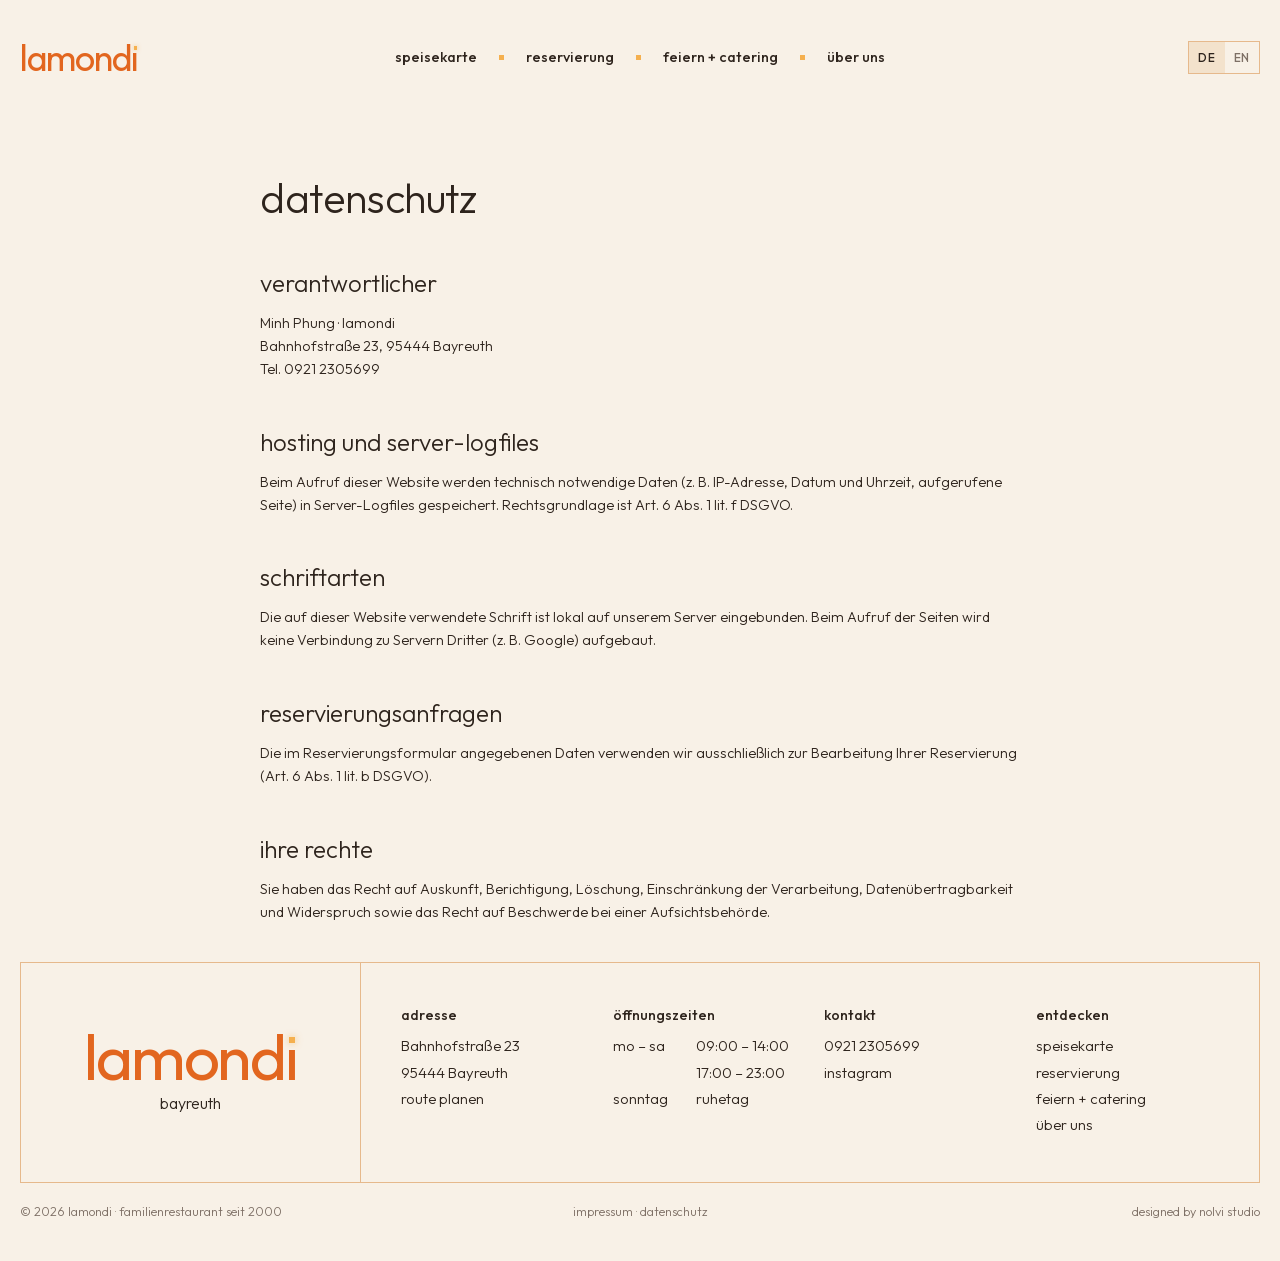
==== datenschutz.html @ eb2f2268 "Catering-Anker: Position auch nach Vorabladen und Bildladen korrigieren Co-Authored-By: Claude Opus " ====
<!doctype html>
<html lang="de">
<head>
<meta charset="utf-8">
<meta name="viewport" content="width=device-width, initial-scale=1">
<title>Datenschutz | lamondi Bayreuth</title>
<meta name="title-de" content="Datenschutz | lamondi Bayreuth">
<meta name="title-en" content="Privacy policy | lamondi Bayreuth">
<meta name="robots" content="noindex">
<!-- Превью ссылки. Сейчас адрес GitHub Pages; при переезде на свой домен заменить https://mrscrawley.github.io/lamondi-site/ -->
<meta property="og:type" content="website">
<meta property="og:site_name" content="lamondi Bayreuth">
<meta property="og:locale" content="de_DE">
<meta property="og:title" content="Datenschutz | lamondi Bayreuth">
<meta property="og:description" content="lamondi — Familienrestaurant seit 2000: Sushi, Bistro und Bar gegenüber dem Hauptbahnhof Bayreuth.">
<meta property="og:image" content="https://mrscrawley.github.io/lamondi-site/assets/og-image.jpg">
<meta property="og:url" content="https://mrscrawley.github.io/lamondi-site/datenschutz.html">
<meta property="og:image:width" content="1200">
<meta property="og:image:height" content="630">
<meta name="twitter:card" content="summary_large_image">
<meta name="theme-color" content="#F8F1E7">
<link rel="icon" href="assets/favicon.svg">
<link rel="preload" href="assets/fonts/outfit-latin.woff2" as="font" type="font/woff2" crossorigin>
<!-- страницы сайта готовятся заранее, при наведении на ссылку (Chrome) — переход почти мгновенный -->
<script type="speculationrules">{"prerender":[{"where":{"selector_matches":"a[href$='.html'], a[href*='.html?']"},"eagerness":"moderate"}],"prefetch":[{"where":{"selector_matches":"a[href$='.html'], a[href*='.html#'], a[href*='.html?']"},"eagerness":"eager"}]}</script>
<link rel="stylesheet" href="css/style.css?v=32">
<script src="assets/js/lenis.min.js" defer></script>
<script src="js/site.js?v=36" defer></script>
</head>
<body>
<header id="site-header"></header>

<main class="container" style="padding-top:60px">
  <!-- TODO: ЧЕРНОВИК. Перед запуском проверить юристом / сгенерировать полный текст (напр. e-recht24).
       Шрифт Outfit подключён локально (assets/fonts), запросов к Google нет. -->
  <article class="prose">
    <h1 class="h3"><span data-l="de">datenschutz</span><span data-l="en">privacy policy</span></h1>
    <h2><span data-l="de">verantwortlicher</span><span data-l="en">controller</span></h2>
    <p>Minh Phung · lamondi<br>Bahnhofstraße 23, 95444 Bayreuth<br>Tel. 0921 2305699</p>
    <h2><span data-l="de">hosting und server-logfiles</span><span data-l="en">hosting and server logs</span></h2>
    <p><span data-l="de">Beim Aufruf dieser Website werden technisch notwendige Daten (z. B. IP-Adresse, Datum und Uhrzeit, aufgerufene Seite) in Server-Logfiles gespeichert. Rechtsgrundlage ist Art. 6 Abs. 1 lit. f DSGVO.</span><span data-l="en">When you visit this website, technically necessary data (e.g. IP address, date and time, page requested) is stored in server log files. Legal basis: Art. 6(1)(f) GDPR.</span></p>
    <h2><span data-l="de">schriftarten</span><span data-l="en">fonts</span></h2>
    <p><span data-l="de">Die auf dieser Website verwendete Schrift ist lokal auf unserem Server eingebunden. Beim Aufruf der Seiten wird keine Verbindung zu Servern Dritter (z. B. Google) aufgebaut.</span><span data-l="en">The font used on this website is hosted locally on our server. No connection to third-party servers (e.g. Google) is made when you visit our pages.</span></p>
    <h2><span data-l="de">reservierungsanfragen</span><span data-l="en">reservation requests</span></h2>
    <p><span data-l="de">Die im Reservierungsformular angegebenen Daten verwenden wir ausschließlich zur Bearbeitung Ihrer Reservierung (Art. 6 Abs. 1 lit. b DSGVO).</span><span data-l="en">Data entered in the reservation form is used solely to handle your reservation (Art. 6(1)(b) GDPR).</span></p>
    <h2><span data-l="de">ihre rechte</span><span data-l="en">your rights</span></h2>
    <p><span data-l="de">Sie haben das Recht auf Auskunft, Berichtigung, Löschung, Einschränkung der Verarbeitung, Datenübertragbarkeit und Widerspruch sowie das Recht auf Beschwerde bei einer Aufsichtsbehörde.</span><span data-l="en">You have the right to access, rectification, erasure, restriction of processing, data portability and objection, and the right to lodge a complaint with a supervisory authority.</span></p>
  </article>
</main>

<footer id="site-footer"></footer>
</body>
</html>
---- css/style.css ----
/* Outfit (OFL) — локально, без Google Fonts */
@font-face { font-family: "Outfit"; font-style: normal; font-weight: 300 500; font-display: swap;
  src: url(../assets/fonts/outfit-latin.woff2) format("woff2");
  unicode-range: U+0000-00FF, U+0131, U+0152-0153, U+02BB-02BC, U+02C6, U+02DA, U+02DC, U+0304, U+0308, U+0329, U+2000-206F, U+20AC, U+2122, U+2191, U+2193, U+2212, U+2215, U+FEFF, U+FFFD; }
@font-face { font-family: "Outfit"; font-style: normal; font-weight: 300 500; font-display: swap;
  src: url(../assets/fonts/outfit-latin-ext.woff2) format("woff2");
  unicode-range: U+0100-02BA, U+02BD-02C5, U+02C7-02CC, U+02CE-02D7, U+02DD-02FF, U+0304, U+0308, U+0329, U+1D00-1DBF, U+1E00-1E9F, U+1EF2-1EFF, U+2020, U+20A0-20AB, U+20AD-20C0, U+2113, U+2C60-2C7F, U+A720-A7FF; }

/* ==========================================================
   lamondi — Bayreuth
   Палитра по фото зала: оранжевые стены, светящиеся ниши
   стены-шахматки, белые скатерти, тёмный пол.
   ========================================================== */
:root {
  --bg: #F8F1E7;          /* тёплый белый (стены, скатерти) */
  --ink: #2E241D;         /* текст — тёмное дерево */
  --brand: #E2661F;       /* главный оранжевый: вордмарк, кнопки */
  --accent: #B4501E;      /* жжёный оранжевый: ссылки, мелкий текст */
  --amber: #F5B04F;       /* светящаяся ниша */
  --glow: #FFE2B0;        /* центр свечения */
  --line: #E6B98C;        /* тонкие рамки 1px */
  --muted: #7E7066;
  --panel: #F3E2CC;       /* кнопка-бургер, ховеры */
  --dark: #1E1611;        /* зал вечером */

  --font: "Outfit", "Helvetica Neue", Arial, sans-serif;
  --container: 1400px;
  --gutter: 20px;
  --section-gap: 150px;
  --header-h: 115px;
}

*, *::before, *::after { box-sizing: border-box; }
/* Lenis — инерционная прокрутка */
html.lenis, html.lenis body { height: auto; }
.lenis.lenis-smooth { scroll-behavior: auto !important; }
.lenis.lenis-smooth [data-lenis-prevent] { overscroll-behavior: contain; }
.lenis.lenis-stopped { overflow: hidden; }
html { overflow-x: clip; -webkit-text-size-adjust: 100%; scroll-behavior: smooth; scroll-padding-top: 90px; }
body {
  margin: 0;
  background: var(--bg);
  color: var(--ink);
  font-family: var(--font);
  font-weight: 300;
  font-size: 14.3px;
  line-height: 1.6;
  -webkit-font-smoothing: antialiased;
}
img, video { display: block; max-width: 100%; }
a { color: var(--accent); text-decoration: none; transition: color .2s, opacity .2s; }
a:hover { color: var(--brand); }
button { font: inherit; color: inherit; cursor: pointer; }
h1, h2, h3, h4 { font-weight: 300; margin: 0; line-height: 1.15; }
p { margin: 0 0 1em; }

/* двуязычие: <span data-l="de">…</span><span data-l="en">…</span> */
html[lang="de"] [data-l="en"],
html[lang="en"] [data-l="de"] { display: none !important; }

.container { max-width: var(--container); margin: 0 auto; padding: 0 var(--gutter); }
.lc { text-transform: lowercase; }
.h3 { font-size: clamp(28px, 3.2vw, 41.5px); text-transform: lowercase; letter-spacing: -.01em; }
.h6 { font-size: 24.9px; text-transform: lowercase; }
.text-xl { font-size: clamp(20px, 1.8vw, 25px); line-height: 1.35; }
.section { padding-top: var(--section-gap); }
.border { border: 1px solid var(--line); }
.sr-only { position: absolute; width: 1px; height: 1px; overflow: hidden; clip: rect(0 0 0 0); white-space: nowrap; }

/* ---------- кнопки ---------- */
.btn {
  display: inline-flex; align-items: center; justify-content: center; gap: .5em;
  min-height: 48px; padding: 0 28px;
  border: 1px solid var(--line); background: transparent;
  color: var(--ink); font-weight: 500; font-size: 14.3px; text-transform: lowercase;
  transition: background .25s, color .25s, border-color .25s;
}
.btn:hover { background: var(--brand); border-color: var(--brand); color: var(--bg); }
.btn--solid { background: var(--brand); border-color: var(--brand); color: var(--bg); }
.btn--solid:hover { background: var(--ink); border-color: var(--ink); }
.btn--block { width: 100%; }

/* ---------- шапка ---------- */
.site-header {
  position: sticky; top: 0; z-index: 50;
  background: var(--bg);
  transition: box-shadow .3s;
}
.site-header.is-scrolled { box-shadow: 0 1px 0 var(--line); }
.header-in { display: flex; align-items: center; justify-content: space-between; height: 86px; gap: 24px; }
.logo-word { font-size: 30px; font-weight: 400; letter-spacing: -.035em; color: var(--brand); line-height: 1; }
/* главная: пока большое слово не «доехало», логотип в шапке скрыт */
.dock .site-header .logo-word { opacity: 0; pointer-events: none; transition: opacity .2s; }
.dock.dock-in .site-header .logo-word { opacity: 1; pointer-events: auto; }
.logo-ghost { position: fixed; left: 0; top: 0; z-index: 60; color: var(--brand); transform-origin: 0 0; will-change: transform; pointer-events: none; transition: opacity .2s; white-space: nowrap; }
.logo-word:hover { color: var(--accent); }
.nav-main { display: none; }
.nav-main ul { display: flex; align-items: center; list-style: none; margin: 0; padding: 0; }
.nav-main li { display: flex; align-items: center; }
.nav-main li + li::before { content: ""; width: 5px; height: 5px; background: var(--amber); margin: 0 22px; }
.nav-main a { color: var(--ink); font-weight: 500; text-transform: lowercase; }
.nav-main a:hover, .nav-main a[aria-current="page"] { color: var(--brand); }
.nav-main a:focus { outline: none; }
.nav-main a:focus-visible { outline: 1px solid var(--brand); outline-offset: 6px; }
.header-right { display: flex; align-items: center; gap: 14px; }
.lang-switch { display: flex; border: 1px solid var(--line); }
.lang-switch button {
  border: 0; background: none; padding: 6px 9px; font-size: 12px; font-weight: 500; letter-spacing: .06em; color: var(--muted);
}
.lang-switch button[aria-pressed="true"] { background: var(--panel); color: var(--ink); }
.header-res { color: var(--ink); font-weight: 500; text-transform: lowercase; }
.burger {
  width: 40px; height: 40px; border: 0; background: var(--panel);
  display: grid; place-items: center; padding: 0;
}
.burger span { display: block; width: 18px; height: 1.5px; background: var(--ink); box-shadow: 0 -6px 0 var(--ink), 0 6px 0 var(--ink); }

@media (min-width: 1100px) {
  .header-in { height: var(--header-h); }
  .logo-word { font-size: 36px; }
  .nav-main { display: block; }
  /* меню строго по центру страницы: левая и правая колонки равной ширины */
  .header-in { display: grid; grid-template-columns: 1fr auto 1fr; }
  .header-right { justify-self: end; }
  .header-res.link { display: none; }
  .burger { display: none; }
}

/* ---------- боковое меню ---------- */
.side-nav {
  position: fixed; inset: 0; z-index: 100; pointer-events: none; overflow: hidden;
}
.side-nav__scrim { position: absolute; inset: 0; background: rgba(59,57,54,.35); opacity: 0; transition: opacity .35s; }
.side-nav__panel {
  position: absolute; top: 0; right: 0; bottom: 0; width: min(440px, 100%);
  background: var(--bg); border-left: 1px solid var(--line);
  transform: translateX(100%); transition: transform .45s cubic-bezier(.2,.7,.2,1);
  display: flex; flex-direction: column; padding: 22px 28px 32px; overflow-y: auto;
}
.side-nav.is-open { pointer-events: auto; }
.side-nav.is-open .side-nav__scrim { opacity: 1; }
.side-nav.is-open .side-nav__panel { transform: none; }
.side-nav__top { display: flex; justify-content: space-between; align-items: center; margin-bottom: 40px; }
.side-nav__close { width: 40px; height: 40px; border: 0; background: var(--panel); font-size: 22px; line-height: 1; }
.side-nav ul { list-style: none; margin: 0; padding: 0; }
.side-nav li { border-bottom: 1px solid var(--line); }
.side-nav li a { display: block; padding: 16px 0; font-size: 26px; color: var(--ink); text-transform: lowercase; }
.side-nav li a:hover { color: var(--brand); padding-left: 6px; }
.side-nav__foot { margin-top: auto; padding-top: 32px; font-size: 14px; }
.side-nav__foot .lang-switch { display: inline-flex; margin-bottom: 18px; }

/* ---------- hero ---------- */
.hero { position: relative; padding: 10px 0 48px; }
.hero__word {
  display: block; color: var(--brand); font-weight: 400;
  line-height: .8; letter-spacing: -.035em; text-align: center; white-space: nowrap;
  font-size: 26vw; /* JS подгоняет под ширину контейнера */
  margin: 0 -.02em; padding-top: .06em;
}
.hero__since {
  display: flex; align-items: center; justify-content: center; gap: 14px; margin: 14px 0 0;
  font-size: 15px; font-weight: 500; letter-spacing: .14em; color: var(--accent);
}
.hero__since span { margin-right: -.14em; } /* компенсировать разрядку после последней буквы */
.hero__since::before, .hero__since::after { content: ""; width: 7px; height: 7px; background: var(--amber); box-shadow: 0 0 8px rgba(245,176,79,.7); }
.hero__sub { text-align: center; font-size: clamp(26px, 3.4vw, 50px); margin-top: .35em; color: var(--ink); text-transform: lowercase; }
.hero--page .hero__word { font-size: 18vw; }
/* вордмарк: точка над i — светящаяся ниша стены-шахматки */
.lm { white-space: nowrap; }
.idot { position: relative; }
.idot::after {
  content: ""; position: absolute; left: var(--dl, .02em); top: var(--dt, .05em); width: var(--dw, .1em); height: var(--dw, .1em);
  background: radial-gradient(circle at 50% 55%, var(--glow), var(--amber) 45%, var(--brand) 95%);
  box-shadow: 0 0 .12em rgba(245,176,79,.7);
  animation: glow 5s ease-in-out infinite;
}
.logo-word .idot::after, .footer-logo .idot::after { background: var(--amber); animation: none; }
@keyframes glow { 0%,100% { opacity: .95; } 50% { opacity: .55; } }
@media (prefers-reduced-motion: reduce) { .idot::after { animation: none !important; } html { scroll-behavior: auto; } }

/* кнопка меню под логотипом */
.jump { display: flex; justify-content: center; margin-top: 40px; }
.jump .btn { min-height: 56px; padding: 0 40px; }
.jump .btn--menu { gap: 14px; }
.jump .btn--menu:hover { background: var(--accent); border-color: var(--accent); }
.btn__arrow { width: 16px; height: 10px; flex: none; transition: transform .3s cubic-bezier(.16,1,.3,1); }
.btn:hover .btn__arrow { transform: translateX(4px); }

/* ---------- блок «о ресторане» ---------- */
.details { margin-top: 24px; }
.details__media { aspect-ratio: 16 / 8; overflow: hidden; background: var(--dark); }
.details__media { position: relative; }
.details__media img, .details__media video { width: 100%; height: 100%; object-fit: cover; }
.details__media video { position: absolute; inset: 0; }
/* ---------- стена с нишами (как в зале): белая стена, ниши в шахматном порядке,
   точечная подсветка сверху, внутри — статуэтки ---------- */
.wall { --wall: #FBF8F3; background: var(--wall); display: grid; }
.wall__cell { position: relative; aspect-ratio: 1; }
.niche {
  position: absolute; inset: 7%; border: 0; padding: 0; cursor: pointer; overflow: hidden; contain: paint;
  background: #F1D6B6; box-shadow: inset 0 0 0 1px rgba(160,110,60,.12);
  transition: filter .7s;
}
.niche img { display: block; width: 100%; height: 100%; object-fit: cover; }
.niche.off { filter: brightness(.62) saturate(.6); }

/* полоса под фото — два ряда ниш, едет при скролле */
.pattern-band { position: relative; overflow: hidden; background: #FBF8F3; border-top: 1px solid var(--line); }
.pattern-band .wall {
  grid-template-rows: repeat(2, 64px); grid-auto-flow: column; grid-auto-columns: 64px;
  width: max-content; margin-left: -120px; will-change: transform;
}
.pattern-band .niche { cursor: default; }

/* секция «die leuchtwand» */
.lw { position: relative; background: #FBF8F3; border: 1px solid var(--line); padding: 48px 24px; display: grid; gap: 40px; align-items: center; overflow: hidden; }
.lw::after { /* оранжевая светящаяся колонна, как справа от стены в зале */
  content: ""; position: absolute; top: 0; bottom: 0; right: 0; width: 18px;
  background: linear-gradient(90deg, var(--amber), var(--brand) 60%, #F08A2E);
  box-shadow: -10px 0 40px 8px rgba(245,140,50,.45);
}
.lw__text .h3 { margin-bottom: 18px; }
.lw__text p { color: var(--muted); max-width: 420px; }
.lw__text .hint { font-size: 12.5px; color: var(--accent); text-transform: lowercase; font-weight: 500; }
.lw__grid { grid-template-columns: repeat(6, 1fr); margin-right: 18px; }
@media (min-width: 900px) { .lw { grid-template-columns: 1fr 1.4fr; padding: 64px 0 64px 56px; gap: 64px; } .lw__grid { margin-right: 60px; } }
.details__grid { display: grid; grid-template-columns: minmax(0, 1fr); }
.details__main { padding: 48px 28px; }
.details__main .text-xl { max-width: 680px; margin-bottom: 1.2em; color: var(--ink); }
.details__main .lead { max-width: 560px; }
.info-rows { display: grid; gap: 28px; margin-top: 36px; grid-template-columns: repeat(auto-fit, minmax(min(200px, 100%), 1fr)); max-width: 760px; }
.info-rows h3 { font-size: 14.3px; font-weight: 500; text-transform: lowercase; margin-bottom: .5em; }
.hours { display: grid; grid-template-columns: auto 1fr; column-gap: 28px; row-gap: 2px; }
.details__side { border-top: 1px solid var(--line); padding: 48px 28px; }
.details__side p { font-size: 13.5px; }
.details__side .h6 { margin-bottom: 18px; }
.details__side .btn { margin: 10px 0 22px; }
.side-block + .side-block { margin-top: 44px; padding-top: 36px; border-top: 1px solid var(--line); }
@media (min-width: 900px) {
  .details__grid { grid-template-columns: minmax(0, 1fr) 380px; }
  .details__main { padding: 64px 56px; }
  .details__side { border-top: 0; border-left: 1px solid var(--line); padding: 64px 40px; }
}

/* ---------- любимые блюда (слайдер) ---------- */
.sec-head { display: flex; justify-content: space-between; align-items: flex-end; gap: 20px; margin-bottom: 28px; }
.slider-tools { display: flex; align-items: center; gap: 14px; font-weight: 500; font-size: 13px; white-space: nowrap; }
.sq-btn { width: 44px; height: 44px; border: 1px solid var(--line); background: transparent; display: grid; place-items: center; }
.sq-btn:hover { background: var(--panel); }
.sq-btn:disabled { opacity: .35; cursor: default; background: transparent; }
.sq-btn svg { width: 10px; height: 16px; }
@media (max-width: 420px) { .sec-head { flex-wrap: wrap; } .slider-tools { gap: 10px; } }
.fav { position: relative; border: 1px solid var(--line); overflow: hidden; }
/* обычная горизонтальная прокрутка браузера с прилипанием к слайдам */
.fav__track { display: flex; overflow-x: auto; scroll-snap-type: x mandatory; overscroll-behavior-x: contain; scrollbar-width: none; scroll-behavior: smooth; }
.fav__track::-webkit-scrollbar { display: none; }
.fav__slide { scroll-snap-align: start; scroll-snap-stop: always; }
.fav__slide { flex: 0 0 100%; display: grid; grid-template-columns: 1fr; }
.fav__img { aspect-ratio: 4 / 3; overflow: hidden; }
.fav__img img { width: 100%; height: 100%; object-fit: cover; }
.fav__text { padding: 28px; display: flex; flex-direction: column; justify-content: flex-start; }
.fav__text h3 { font-size: 26px; text-transform: lowercase; margin-bottom: 8px; }
.fav__text p { color: var(--muted); }
.fav__text .tag { font-size: 12px; text-transform: lowercase; color: var(--accent); margin-bottom: 18px; font-weight: 500; letter-spacing: .03em; }
@media (min-width: 900px) {
  .fav__slide { grid-template-columns: 2fr 1fr; height: clamp(420px, 64vh, 580px); }
  .fav__img { aspect-ratio: auto; height: 100%; border-right: 1px solid var(--line); }
  .fav__img img { padding: 24px; }
  .fav__text { padding: 48px 44px; text-align: right; align-items: flex-end; }
}

/* ---------- кейсы «картинка + текст» ---------- */
.split { display: grid; grid-template-columns: 1fr; margin-top: 28px; }
/* feiern + catering: текст и большой кадр буфета сверху */
.cat { display: grid; grid-template-columns: 1fr; gap: 28px; margin-top: 28px; }
.cat figure { margin: 0; }
.cat figure img { display: block; width: 100%; aspect-ratio: 3 / 2; object-fit: cover; border: 1px solid var(--line); }
.cat figcaption { margin-top: 10px; font-size: 12.5px; color: var(--muted); text-transform: lowercase; letter-spacing: .02em; display: flex; align-items: center; gap: 10px; }
.cat figcaption::before { content: ""; width: 6px; height: 6px; background: var(--amber); flex: none; }
.cat__text { border: 1px solid var(--line); padding: 32px 28px; display: flex; flex-direction: column; justify-content: center; gap: 4px; }
.cat__text .btn { align-self: flex-start; margin-top: 14px; }
@media (min-width: 900px) {
  .cat { grid-template-columns: repeat(12, minmax(0, 1fr)); column-gap: 32px; row-gap: 56px; }
  .cat__text { grid-column: 1 / 6; grid-row: 1; padding: 48px 44px; }
  .cat__main { grid-column: 6 / 13; grid-row: 1; }
  .cat .cat__main img { aspect-ratio: 4 / 3; }
}
.split__img { aspect-ratio: 3 / 2; overflow: hidden; }
.split__img img { width: 100%; height: 100%; object-fit: cover; }
.split__text { padding: 40px 28px; display: flex; flex-direction: column; justify-content: center; }
.split__text .text-xl { margin-bottom: 1em; }
.split__text .btn { align-self: flex-start; margin-top: 12px; }
@media (min-width: 900px) {
  .split { grid-template-columns: 1.25fr 1fr; }
  .split__img { aspect-ratio: auto; min-height: 560px; border-right: 1px solid var(--line); }
  .split__text { padding: 56px 56px; }
  .split--rev .split__img { order: 2; border-right: 0; border-left: 1px solid var(--line); }
}

/* ---------- raum + design ---------- */
.grid3 { display: grid; grid-template-columns: 1fr; gap: 24px; margin-top: 28px; }
.card3 { border: 1px solid var(--line); }
.card3__img { aspect-ratio: 1; overflow: hidden; }
.card3__img img { width: 100%; height: 100%; object-fit: cover; transition: transform .8s; }
.card3:hover .card3__img img { transform: scale(1.04); }
.card3__cap { padding: 18px 20px 22px; border-top: 1px solid var(--line); }
.card3__cap h3 { font-size: 20px; text-transform: lowercase; margin-bottom: 4px; }
.card3__cap p { color: var(--muted); margin: 0; }
@media (min-width: 760px) { .grid3 { grid-template-columns: repeat(3, 1fr); } }

/* ---------- подвал ---------- */
.site-footer { padding: 24px 0 40px; }
.footer-box { border: 1px solid var(--line); display: grid; grid-template-columns: 1fr; }
.footer-logo { display: grid; place-items: center; padding: 40px 24px; border-bottom: 1px solid var(--line); }
.footer-logo .word { font-size: 64px; color: var(--brand); font-weight: 400; letter-spacing: -.035em; line-height: .9; }
.footer-logo small { display: block; text-align: center; color: var(--ink); font-size: 16px; margin-top: 4px; }
.footer-cols { display: grid; grid-template-columns: 1fr 1fr; gap: 28px; padding: 32px 26px; }
.footer-cols h4 { font-size: 14.3px; font-weight: 500; text-transform: lowercase; margin-bottom: 10px; }
.footer-cols ul { list-style: none; margin: 0; padding: 0; }
.footer-cols li { margin: 0; }
/* одна сетка строк во всех колонках подвала */
.footer-cols p, .footer-cols li, .footer-cols .hours span { font-size: 15px; line-height: 1.75; margin: 0; }
.footer-cols .hours { row-gap: 0; }
.footer-cols a { color: var(--ink); }
.footer-cols a:hover { color: var(--brand); }
.footer-bottom { display: grid; grid-template-columns: 1fr; gap: 6px; padding-top: 18px; font-size: 12.5px; color: var(--muted); }
@media (min-width: 760px) { .footer-bottom { grid-template-columns: 1fr auto 1fr; } .footer-bottom > :nth-child(2) { text-align: center; } .footer-bottom > :nth-child(3) { text-align: right; } }
.footer-bottom a { color: var(--muted); }
@media (min-width: 900px) {
  .footer-box { grid-template-columns: 340px 1fr; }
  .footer-logo { border-bottom: 0; border-right: 1px solid var(--line); }
  .footer-cols { grid-template-columns: repeat(4, 1fr); padding: 44px 40px; }
}

/* ---------- внутренние страницы ---------- */
.page-intro { max-width: 760px; margin: 0 auto; text-align: center; }
.page-intro .text-xl { margin-top: 10px; }
.page-intro .res-call { margin-top: 30px; min-height: 56px; padding: 0 36px; gap: 10px; }

/* speisekarte */
.dish-strip { display: grid; grid-template-columns: repeat(3, 1fr); gap: 0; border: 1px solid var(--line); }
.dish-strip figure { margin: 0; aspect-ratio: 1; overflow: hidden; }
.dish-strip figure + figure { border-left: 1px solid var(--line); }
.dish-strip img { width: 100%; height: 100%; object-fit: cover; transition: transform .8s; animation: fadeIn .6s ease both; }
#menu { min-height: 100vh; }   /* при смене раздела страница не укорачивается — без прыжка прокрутки */
.dish-strip img[src*="sushi/"] { object-fit: contain; padding: 8%; background: var(--bg); }
@keyframes fadeIn { from { opacity: 0; } to { opacity: 1; } }
.dish-strip figure:hover img { transform: scale(1.05) rotate(2deg); }
@media (max-width: 759px) { .dish-strip figure:nth-child(n+4) { border-top: 1px solid var(--line); } .dish-strip figure:nth-child(4) { border-left: 0; } }
@media (min-width: 760px) { .dish-strip { grid-template-columns: repeat(6, 1fr); } }
.menu-tabs {
  position: sticky; top: 86px; z-index: 20; background: var(--bg);
  display: flex; gap: 0; overflow-x: auto; border: 1px solid var(--line); margin-top: 40px; scrollbar-width: none;
}
.menu-tabs::-webkit-scrollbar { display: none; }
.menu-tabs a {
  flex: 0 0 auto; padding: 16px 22px; color: var(--ink); font-weight: 500; text-transform: lowercase; white-space: nowrap;
}
.menu-tabs a + a { border-left: 1px solid var(--line); }
.menu-tabs a.is-active { background: var(--brand); color: var(--bg); }
@media (min-width: 1100px) { .menu-tabs { top: var(--header-h); } }
.menu-cat { padding-top: 80px; }
.menu-cat__head { display: flex; justify-content: space-between; align-items: baseline; gap: 16px; border-bottom: 1px solid var(--line); padding-bottom: 14px; margin-bottom: 8px; }
.menu-cat__head p { color: var(--muted); margin: 0; max-width: 420px; text-align: right; }
@media (max-width: 599px) { .menu-cat__head { flex-direction: column; align-items: flex-start; gap: 6px; } .menu-cat__head p { text-align: left; } }
.menu-list { display: grid; grid-template-columns: 1fr; column-gap: 64px; }
@media (min-width: 900px) { .menu-list { grid-template-columns: 1fr 1fr; } }
.dish { display: grid; grid-template-columns: 1fr auto; gap: 4px 20px; padding: 18px 0; border-bottom: 1px dashed rgba(195,147,103,.5); }
.dish h3 { font-size: 18px; font-weight: 400; text-transform: lowercase; }
.dish .price { font-weight: 500; white-space: nowrap; }
.dish .price small { font-weight: 400; font-size: 12px; color: var(--muted); }
.lightbox .price small { font-size: 13px; color: var(--muted); }
.dish p { grid-column: 1 / -1; margin: 0; color: var(--muted); font-size: 13.5px; }
.dish .badges { display: inline-flex; gap: 6px; margin-left: 8px; vertical-align: 2px; }
.badge { font-size: 10.5px; font-weight: 500; border: 1px solid var(--line); padding: 1px 6px; color: var(--accent); text-transform: lowercase; }
.menu-groups { display: grid; grid-template-columns: repeat(3, minmax(0,1fr)); border: 1px solid var(--line); margin-top: 48px; }
.menu-groups button {
  font: inherit; background: none; border: 0; color: var(--ink); cursor: pointer; text-align: left;
  padding: 22px 22px 20px; display: grid; gap: 6px; transition: background .25s, color .25s;
}
.menu-groups button + button { border-left: 1px solid var(--line); }
.menu-groups b { font-weight: 400; font-size: clamp(17px, 4.2vw, 40px); line-height: 1; letter-spacing: -.02em; }
.menu-groups small { color: var(--muted); font-size: 13px; }
.menu-groups button:hover { background: var(--panel); }
.menu-groups button.is-active { background: var(--brand); color: var(--bg); }
.menu-groups button.is-active small { color: var(--glow); }
.menu-groups button:focus { outline: none; }
.menu-groups button:focus-visible { outline: 2px solid var(--ink); outline-offset: -4px; }
@media (max-width: 599px) { .menu-groups button { padding: 16px 10px 14px; } .menu-groups small { display: none; } }
.menu-tabs { margin-top: -1px; }
.dish sup { font-size: 9.5px; color: var(--muted); margin-left: 3px; font-weight: 400; }
.dish .vol { color: var(--accent); }
.menu-note p { margin: 0 0 10px; }
.menu-note p:last-child { margin: 0; }
.dish--img { grid-template-columns: 120px minmax(0,1fr) auto; column-gap: 18px; align-items: start; }
.dish--img .dish__thumb { grid-row: 1 / span 2; }
.dish--img p { grid-column: 2 / -1; }
.dish__thumb {
  width: 120px; aspect-ratio: 3 / 2; padding: 0; border: 1px solid var(--line); background: var(--bg); cursor: zoom-in; overflow: hidden;
}
.dish__thumb img { width: 100%; height: 100%; object-fit: contain; transition: transform .5s; }
.dish__thumb:hover img { transform: scale(1.08); }
@media (max-width: 599px) { .dish--img { grid-template-columns: 96px minmax(0,1fr) auto; column-gap: 14px; } .dish__thumb { width: 96px; } }
.lightbox {
  position: fixed; inset: 0; z-index: 100; background: rgba(30,22,17,.82); display: grid; place-items: center; padding: 24px;
  opacity: 0; pointer-events: none; transition: opacity .3s;
}
.lightbox.is-open { opacity: 1; pointer-events: auto; }
.lightbox figure { margin: 0; background: var(--bg); border: 1px solid var(--line); max-width: min(960px, 100%); cursor: zoom-out; }
.lightbox img { display: block; width: 100%; max-height: 74vh; object-fit: contain; }
.lightbox figcaption { display: flex; justify-content: space-between; gap: 16px; padding: 16px 20px; border-top: 1px solid var(--line); font-size: 18px; text-transform: lowercase; }
.menu-note { margin-top: 60px; padding: 24px 28px; border: 1px solid var(--line); color: var(--muted); font-size: 13px; }

/* reservierung */
.res-grid { display: grid; grid-template-columns: 1fr; margin-top: 40px; border: 1px solid var(--line); }
.res-form { padding: 36px 26px; }
.res-side { padding: 36px 26px; border-top: 1px solid var(--line); }
@media (min-width: 900px) {
  .res-grid { grid-template-columns: 1fr 400px; }
  .res-form { padding: 56px; }
  .res-side { border-top: 0; border-left: 1px solid var(--line); padding: 56px 40px; }
}
.fields { display: grid; grid-template-columns: 1fr; gap: 18px; }
@media (min-width: 640px) { .fields { grid-template-columns: 1fr 1fr; } .fields .full { grid-column: 1 / -1; } }
.field label { display: block; font-size: 12.5px; font-weight: 500; text-transform: lowercase; margin-bottom: 6px; }
.field input, .field select, .field textarea {
  width: 100%; height: 50px; border: 1px solid var(--line); background: transparent; color: var(--ink);
  font: inherit; padding: 0 14px; border-radius: 0; appearance: none; -webkit-appearance: none;
}
.field textarea { height: 110px; padding: 12px 14px; resize: vertical; }
.field input:focus, .field select:focus, .field textarea:focus { outline: none; border-color: var(--brand); box-shadow: inset 0 0 0 1px var(--brand); }
.form-msg { margin-top: 16px; min-height: 1.4em; }
.form-msg.ok { color: var(--accent); }

/* текстовые страницы */
.prose { max-width: 760px; margin: 0 auto; }
.prose h2 { font-size: 24px; text-transform: lowercase; margin: 2em 0 .6em; }
.prose h3 { font-size: 17px; font-weight: 500; margin: 1.6em 0 .4em; }
.prose a { text-decoration: underline; text-underline-offset: 3px; }

/* about */
.story { display: grid; grid-template-columns: 1fr; gap: 40px; align-items: start; }
@media (min-width: 900px) { .story { grid-template-columns: 1fr 1fr; gap: 80px; } }
.story__img { border: 1px solid var(--line); aspect-ratio: 4 / 5; overflow: hidden; }
.story__img img { width: 100%; height: 100%; object-fit: cover; }
.story__img--free { border: 0; } /* здание без неба — растворено в фоне */
@media (min-width: 900px) { .story--mid { align-items: center; } .story--mid > :last-child { padding-top: 190px; } } /* текст на уровне середины здания */
.values { display: grid; grid-template-columns: 1fr; border: 1px solid var(--line); margin-top: 28px; }
.values > div { padding: 32px 28px; }
.values > div + div { border-top: 1px solid var(--line); }
.values .num { font-size: 13px; color: var(--accent); font-weight: 500; }
.values h3 { font-size: 22px; text-transform: lowercase; margin: 10px 0 8px; }
.values p { color: var(--muted); margin: 0; }
@media (min-width: 900px) {
  .values { grid-template-columns: repeat(3, 1fr); }
  .values > div + div { border-top: 0; border-left: 1px solid var(--line); }
}

/* ---------- появление при скролле ---------- */
/* появление блоков: медленно, мягко, фото чуть «оседает» */
.reveal { opacity: 0; transform: translateY(16px); transition: opacity 1.2s cubic-bezier(.22,.61,.36,1), transform 1.4s cubic-bezier(.16,1,.3,1); transition-delay: var(--rd, 0s); }
.reveal.is-in { opacity: 1; transform: none; }
.reveal img { transform: scale(1.035); transition: transform 2.2s cubic-bezier(.16,1,.3,1); }
.reveal.is-in img { transform: none; }

/* переходы между страницами (Chrome, Safari 18+); в остальных браузерах — мягкое появление */
@view-transition { navigation: auto; }
::view-transition-old(root) { animation: vtOut .2s ease both; }      /* короткий одновременный перекрёст, без паузы */
::view-transition-new(root) { animation: vtIn .28s ease-out both; }
@keyframes vtOut { to { opacity: 0; } }
@keyframes vtIn { from { opacity: 0; } }
@supports not (view-transition-name: none) { main { animation: vtIn .25s ease-out both; } }

@media (prefers-reduced-motion: reduce) {
  .reveal, .reveal img { opacity: 1; transform: none; transition: none; }
  ::view-transition-old(root), ::view-transition-new(root) { animation: none; }
}

@media (max-width: 640px) {
  :root { --section-gap: 96px; --gutter: 16px; }
  .hours { column-gap: 18px; }
}

/* фото блюд сняты сверху на цвете сайта — вписываем целиком, без обрезки тарелок */
img[src*="assets/img/dish-"], img[src*="assets/img/fav-"] { object-fit: contain !important; background: var(--bg); }
.lightbox figcaption h3 { font-size: inherit; font-weight: 400; margin: 0; }
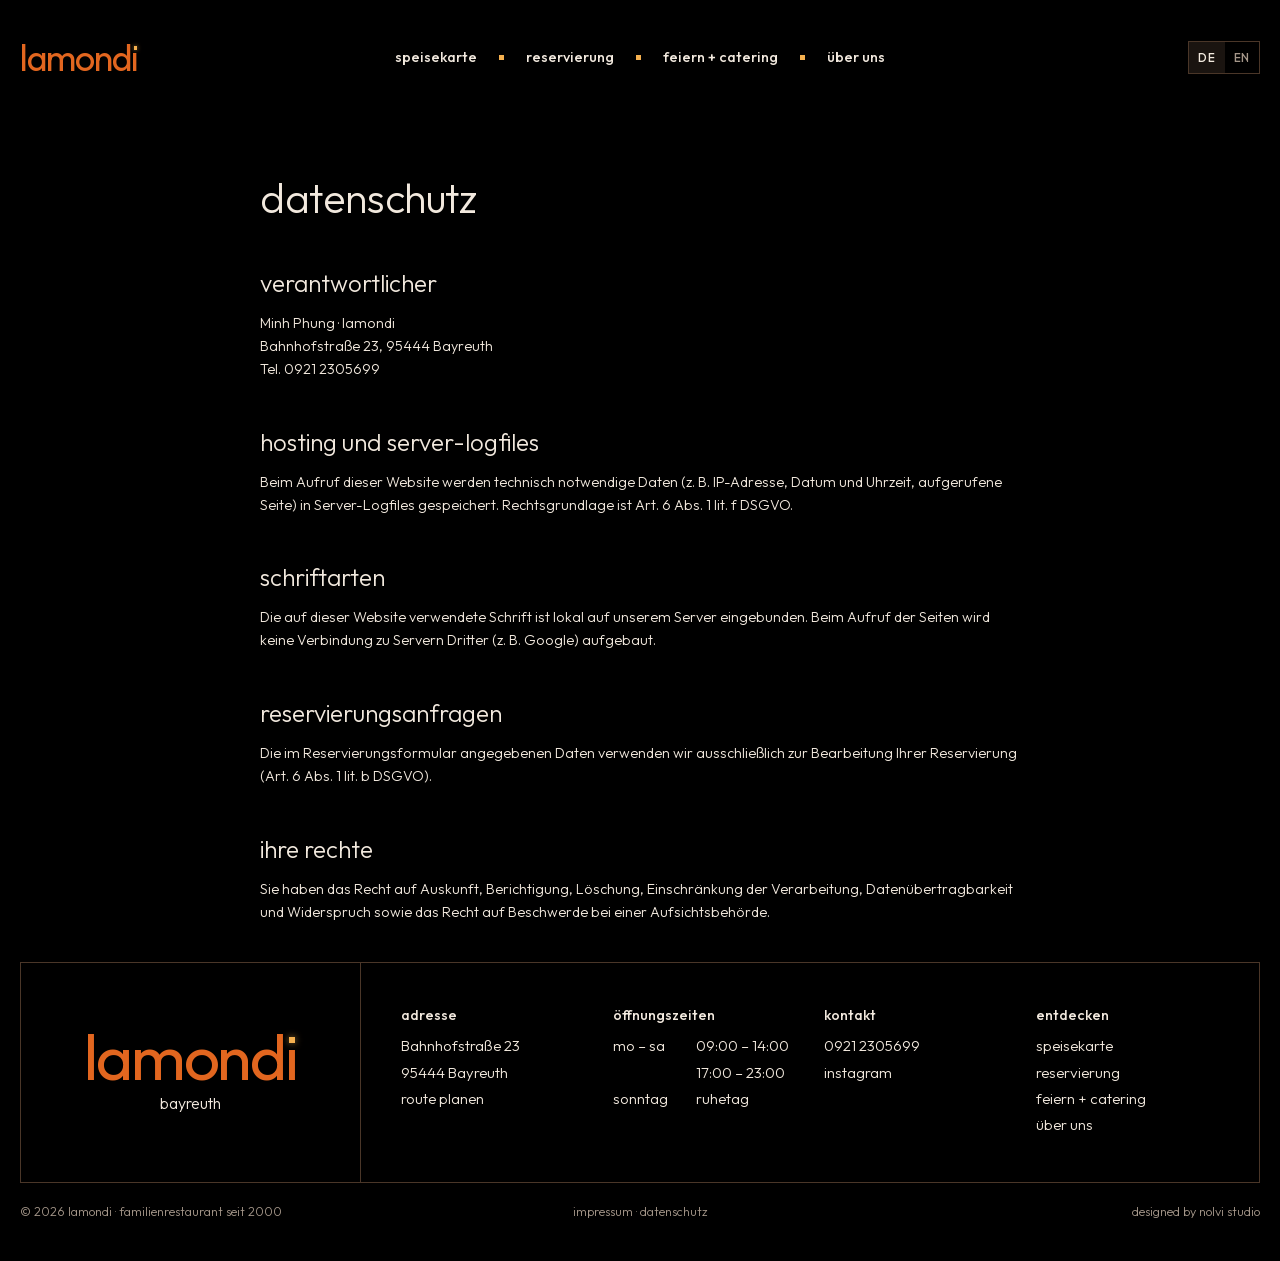
==== commit 7069f9a8: "Dunkles Design: schwarzer Hintergrund, alle Freisteller neu auf Schwarz Co-Authored-By: Claude Opus " ====
--- a/datenschutz.html
+++ b/datenschutz.html
@@ -18,14 +18,14 @@
 <meta property="og:image:width" content="1200">
 <meta property="og:image:height" content="630">
 <meta name="twitter:card" content="summary_large_image">
-<meta name="theme-color" content="#F8F1E7">
+<meta name="theme-color" content="#000000">
 <link rel="icon" href="assets/favicon.svg">
 <link rel="preload" href="assets/fonts/outfit-latin.woff2" as="font" type="font/woff2" crossorigin>
 <!-- страницы сайта готовятся заранее, при наведении на ссылку (Chrome) — переход почти мгновенный -->
 <script type="speculationrules">{"prerender":[{"where":{"selector_matches":"a[href$='.html'], a[href*='.html?']"},"eagerness":"moderate"}],"prefetch":[{"where":{"selector_matches":"a[href$='.html'], a[href*='.html#'], a[href*='.html?']"},"eagerness":"eager"}]}</script>
-<link rel="stylesheet" href="css/style.css?v=32">
+<link rel="stylesheet" href="css/style.css?v=36">
 <script src="assets/js/lenis.min.js" defer></script>
-<script src="js/site.js?v=36" defer></script>
+<script src="js/site.js?v=39" defer></script>
 </head>
 <body>
 <header id="site-header"></header>
--- a/css/style.css
+++ b/css/style.css
@@ -12,22 +12,25 @@
    стены-шахматки, белые скатерти, тёмный пол.
    ========================================================== */
 :root {
-  --bg: #F8F1E7;          /* тёплый белый (стены, скатерти) */
-  --ink: #2E241D;         /* текст — тёмное дерево */
+  /* тёмная тема (29.10.2026): почти чёрный тёплый фон, светлый текст, оранжевый бренд */
+  --bg: #000000;          /* фон — чисто чёрный */
+  --ink: #F2E9DE;         /* текст — тёплый белый */
   --brand: #E2661F;       /* главный оранжевый: вордмарк, кнопки */
-  --accent: #B4501E;      /* жжёный оранжевый: ссылки, мелкий текст */
+  --accent: #F28C4E;      /* светлее оранжевый: ссылки, ховеры (читается на чёрном) */
   --amber: #F5B04F;       /* светящаяся ниша */
   --glow: #FFE2B0;        /* центр свечения */
-  --line: #E6B98C;        /* тонкие рамки 1px */
-  --muted: #7E7066;
-  --panel: #F3E2CC;       /* кнопка-бургер, ховеры */
-  --dark: #1E1611;        /* зал вечером */
+  --line: #4A3628;        /* тонкие рамки 1px */
+  --muted: #A49689;
+  --panel: #1A1410;       /* кнопка-бургер, ховеры */
+  --dark: #000000;
+  --on-brand: #FFF7EE;    /* текст на оранжевом */
 
   --font: "Outfit", "Helvetica Neue", Arial, sans-serif;
   --container: 1400px;
   --gutter: 20px;
   --section-gap: 150px;
   --header-h: 115px;
+  color-scheme: dark;     /* тёмные поля формы и полосы прокрутки */
 }
 
 *, *::before, *::after { box-sizing: border-box; }
@@ -75,9 +78,9 @@
   color: var(--ink); font-weight: 500; font-size: 14.3px; text-transform: lowercase;
   transition: background .25s, color .25s, border-color .25s;
 }
-.btn:hover { background: var(--brand); border-color: var(--brand); color: var(--bg); }
-.btn--solid { background: var(--brand); border-color: var(--brand); color: var(--bg); }
-.btn--solid:hover { background: var(--ink); border-color: var(--ink); }
+.btn:hover { background: var(--brand); border-color: var(--brand); color: var(--on-brand); }
+.btn--solid { background: var(--brand); border-color: var(--brand); color: var(--on-brand); }
+.btn--solid:hover { background: var(--ink); border-color: var(--ink); color: var(--bg); }
 .btn--block { width: 100%; }
 
 /* ---------- шапка ---------- */
@@ -115,7 +118,7 @@
 }
 .burger span { display: block; width: 18px; height: 1.5px; background: var(--ink); box-shadow: 0 -6px 0 var(--ink), 0 6px 0 var(--ink); }
 
-@media (min-width: 1100px) {
+@media (min-width: 960px) {
   .header-in { height: var(--header-h); }
   .logo-word { font-size: 36px; }
   .nav-main { display: block; }
@@ -125,12 +128,17 @@
   .header-res.link { display: none; }
   .burger { display: none; }
 }
+/* планшет в альбомной ориентации (iPad): то же меню, плотнее */
+@media (min-width: 960px) and (max-width: 1199px) {
+  .logo-word { font-size: 30px; }
+  .nav-main li + li::before { margin: 0 14px; }
+}
 
 /* ---------- боковое меню ---------- */
 .side-nav {
   position: fixed; inset: 0; z-index: 100; pointer-events: none; overflow: hidden;
 }
-.side-nav__scrim { position: absolute; inset: 0; background: rgba(59,57,54,.35); opacity: 0; transition: opacity .35s; }
+.side-nav__scrim { position: absolute; inset: 0; background: rgba(0,0,0,.55); opacity: 0; transition: opacity .35s; }
 .side-nav__panel {
   position: absolute; top: 0; right: 0; bottom: 0; width: min(440px, 100%);
   background: var(--bg); border-left: 1px solid var(--line);
@@ -213,7 +221,7 @@
 .pattern-band .niche { cursor: default; }
 
 /* секция «die leuchtwand» */
-.lw { position: relative; background: #FBF8F3; border: 1px solid var(--line); padding: 48px 24px; display: grid; gap: 40px; align-items: center; overflow: hidden; }
+.lw { --ink: #2E241D; --muted: #7E7066; --line: #E6B98C; --accent: #B4501E; --panel: #F3E2CC; color: var(--ink); position: relative; background: #FBF8F3; border: 1px solid var(--line); padding: 48px 24px; display: grid; gap: 40px; align-items: center; overflow: hidden; }
 .lw::after { /* оранжевая светящаяся колонна, как справа от стены в зале */
   content: ""; position: absolute; top: 0; bottom: 0; right: 0; width: 18px;
   background: linear-gradient(90deg, var(--amber), var(--brand) 60%, #F08A2E);
@@ -357,15 +365,15 @@
   flex: 0 0 auto; padding: 16px 22px; color: var(--ink); font-weight: 500; text-transform: lowercase; white-space: nowrap;
 }
 .menu-tabs a + a { border-left: 1px solid var(--line); }
-.menu-tabs a.is-active { background: var(--brand); color: var(--bg); }
-@media (min-width: 1100px) { .menu-tabs { top: var(--header-h); } }
+.menu-tabs a.is-active { background: var(--brand); color: var(--on-brand); }
+@media (min-width: 960px) { .menu-tabs { top: var(--header-h); } }
 .menu-cat { padding-top: 80px; }
 .menu-cat__head { display: flex; justify-content: space-between; align-items: baseline; gap: 16px; border-bottom: 1px solid var(--line); padding-bottom: 14px; margin-bottom: 8px; }
 .menu-cat__head p { color: var(--muted); margin: 0; max-width: 420px; text-align: right; }
 @media (max-width: 599px) { .menu-cat__head { flex-direction: column; align-items: flex-start; gap: 6px; } .menu-cat__head p { text-align: left; } }
 .menu-list { display: grid; grid-template-columns: 1fr; column-gap: 64px; }
 @media (min-width: 900px) { .menu-list { grid-template-columns: 1fr 1fr; } }
-.dish { display: grid; grid-template-columns: 1fr auto; gap: 4px 20px; padding: 18px 0; border-bottom: 1px dashed rgba(195,147,103,.5); }
+.dish { display: grid; grid-template-columns: 1fr auto; gap: 4px 20px; padding: 18px 0; border-bottom: 1px dashed rgba(195,147,103,.3); }
 .dish h3 { font-size: 18px; font-weight: 400; text-transform: lowercase; }
 .dish .price { font-weight: 500; white-space: nowrap; }
 .dish .price small { font-weight: 400; font-size: 12px; color: var(--muted); }
@@ -382,13 +390,15 @@
 .menu-groups b { font-weight: 400; font-size: clamp(17px, 4.2vw, 40px); line-height: 1; letter-spacing: -.02em; }
 .menu-groups small { color: var(--muted); font-size: 13px; }
 .menu-groups button:hover { background: var(--panel); }
-.menu-groups button.is-active { background: var(--brand); color: var(--bg); }
+.menu-groups button.is-active { background: var(--brand); color: var(--on-brand); }
 .menu-groups button.is-active small { color: var(--glow); }
 .menu-groups button:focus { outline: none; }
 .menu-groups button:focus-visible { outline: 2px solid var(--ink); outline-offset: -4px; }
 @media (max-width: 599px) { .menu-groups button { padding: 16px 10px 14px; } .menu-groups small { display: none; } }
 .menu-tabs { margin-top: -1px; }
 .dish sup { font-size: 9.5px; color: var(--muted); margin-left: 3px; font-weight: 400; }
+.dish--hl h3, .dish--hl .price { color: var(--brand); } /* фирменная позиция */
+.dish--hl .dish__thumb { border-color: var(--brand); }
 .dish .vol { color: var(--accent); }
 .menu-note p { margin: 0 0 10px; }
 .menu-note p:last-child { margin: 0; }
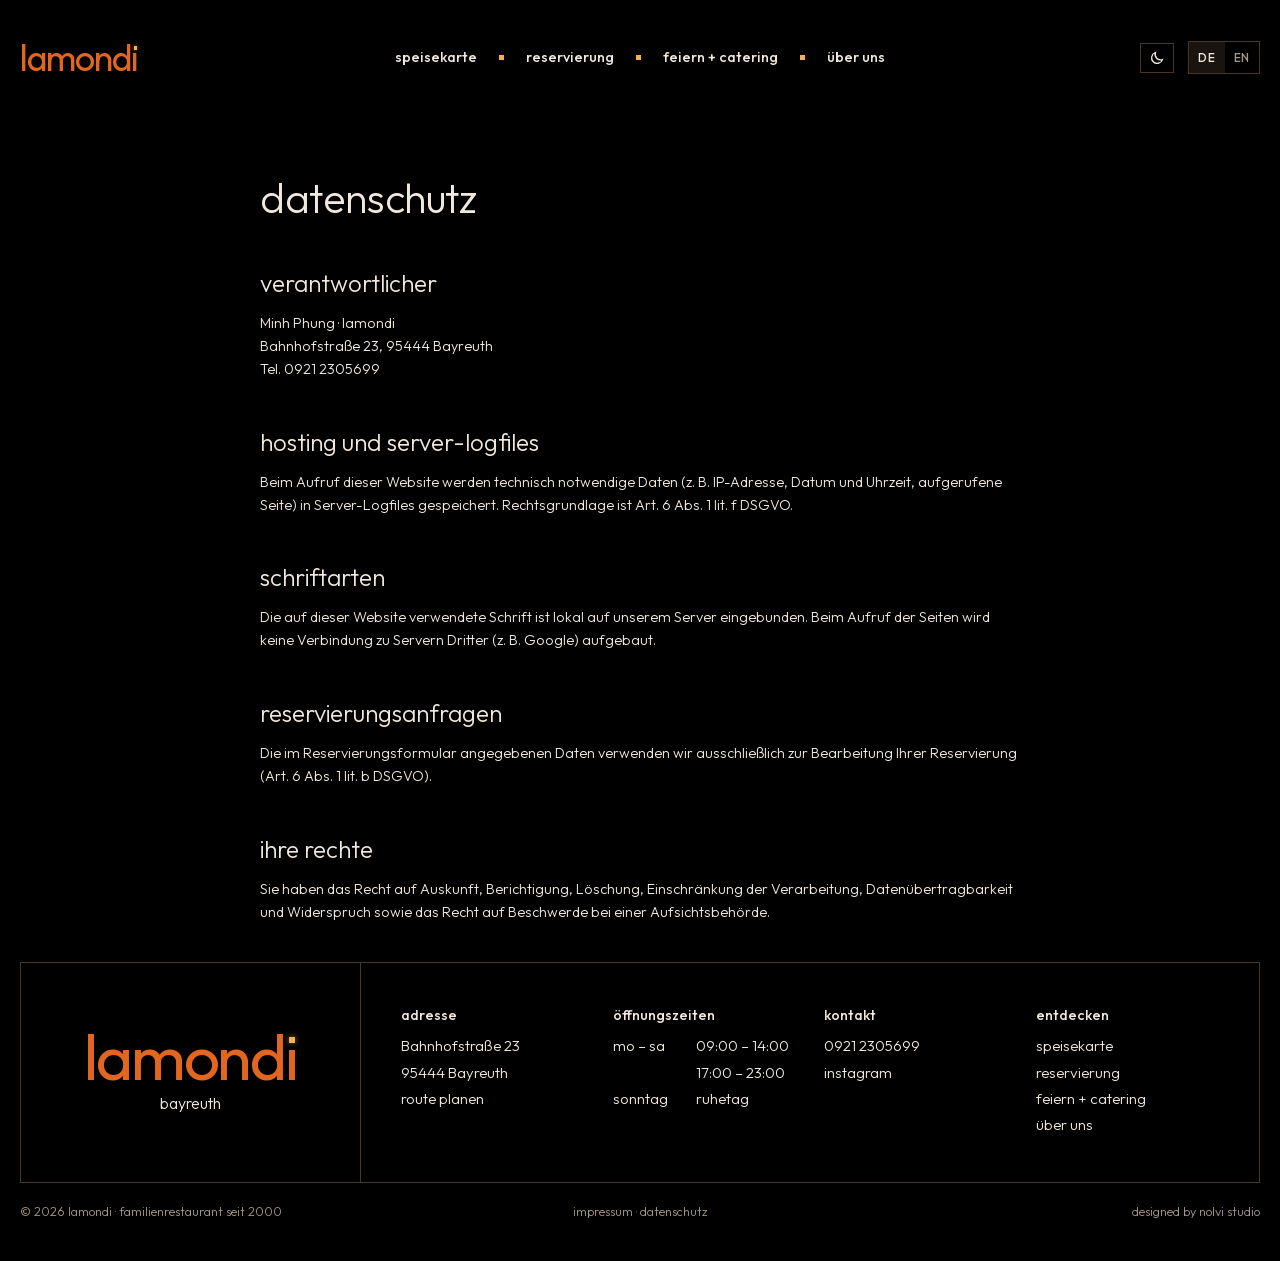
==== commit eb1e38b5: "Hell/Dunkel-Umschalter; Freisteller als transparente WebP für beide Themes Co-Authored-By: Claude Op" ====
--- a/datenschutz.html
+++ b/datenschutz.html
@@ -19,13 +19,15 @@
 <meta property="og:image:height" content="630">
 <meta name="twitter:card" content="summary_large_image">
 <meta name="theme-color" content="#000000">
+<script>try{if(localStorage.getItem("theme")==="light"){document.documentElement.dataset.theme="light";var m=document.querySelector('meta[name="theme-color"]');if(m)m.content="#F8F1E7"}}catch(e){}</script>
+
 <link rel="icon" href="assets/favicon.svg">
 <link rel="preload" href="assets/fonts/outfit-latin.woff2" as="font" type="font/woff2" crossorigin>
 <!-- страницы сайта готовятся заранее, при наведении на ссылку (Chrome) — переход почти мгновенный -->
 <script type="speculationrules">{"prerender":[{"where":{"selector_matches":"a[href$='.html'], a[href*='.html?']"},"eagerness":"moderate"}],"prefetch":[{"where":{"selector_matches":"a[href$='.html'], a[href*='.html#'], a[href*='.html?']"},"eagerness":"eager"}]}</script>
-<link rel="stylesheet" href="css/style.css?v=36">
+<link rel="stylesheet" href="css/style.css?v=37">
 <script src="assets/js/lenis.min.js" defer></script>
-<script src="js/site.js?v=39" defer></script>
+<script src="js/site.js?v=40" defer></script>
 </head>
 <body>
 <header id="site-header"></header>
--- a/css/style.css
+++ b/css/style.css
@@ -32,6 +32,12 @@
   --header-h: 115px;
   color-scheme: dark;     /* тёмные поля формы и полосы прокрутки */
 }
+/* светлая тема — прежняя палитра (переключатель в шапке, выбор хранится в браузере) */
+:root[data-theme="light"] {
+  --bg: #F8F1E7; --ink: #2E241D; --accent: #B4501E; --line: #E6B98C; --muted: #7E7066;
+  --panel: #F3E2CC; --dark: #1E1611; --on-brand: #F8F1E7;
+  color-scheme: light;
+}
 
 *, *::before, *::after { box-sizing: border-box; }
 /* Lenis — инерционная прокрутка */
@@ -107,6 +113,12 @@
 .nav-main a:focus-visible { outline: 1px solid var(--brand); outline-offset: 6px; }
 .header-right { display: flex; align-items: center; gap: 14px; }
 .lang-switch { display: flex; border: 1px solid var(--line); }
+.theme-toggle { width: 34px; height: 30px; display: grid; place-items: center; border: 1px solid var(--line); background: none; color: var(--ink); padding: 0; cursor: pointer; }
+.theme-toggle:hover { color: var(--brand); }
+.theme-toggle svg { width: 16px; height: 16px; }
+.theme-toggle .i-sun { display: none; }
+:root[data-theme="light"] .theme-toggle .i-sun { display: block; }
+:root[data-theme="light"] .theme-toggle .i-moon { display: none; }
 .lang-switch button {
   border: 0; background: none; padding: 6px 9px; font-size: 12px; font-weight: 500; letter-spacing: .06em; color: var(--muted);
 }
@@ -196,7 +208,7 @@
 
 /* ---------- блок «о ресторане» ---------- */
 .details { margin-top: 24px; }
-.details__media { aspect-ratio: 16 / 8; overflow: hidden; background: var(--dark); }
+.details__media { aspect-ratio: 16 / 8; overflow: hidden; background: var(--bg); }
 .details__media { position: relative; }
 .details__media img, .details__media video { width: 100%; height: 100%; object-fit: cover; }
 .details__media video { position: absolute; inset: 0; }
